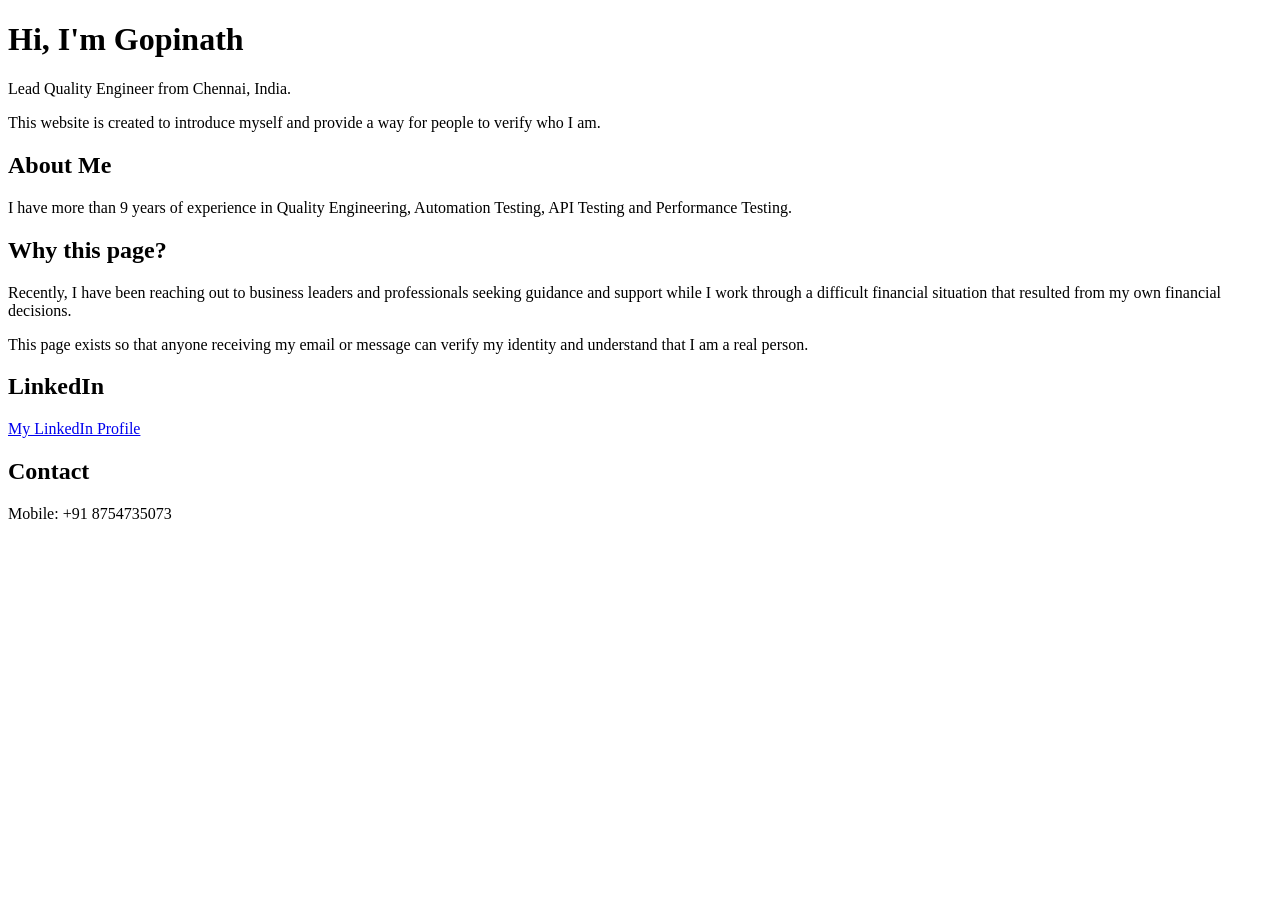
==== index.html @ 15754bc9 "my personal profile" ====
<!DOCTYPE html>
<html>
<head>
<title>Gopinath</title>
</head>

<body>

<h1>Hi, I'm Gopinath</h1>

<p>
Lead Quality Engineer from Chennai, India.
</p>

<p>
This website is created to introduce myself and provide a way for people to verify who I am.
</p>

<h2>About Me</h2>

<p>
I have more than 9 years of experience in Quality Engineering, Automation Testing, API Testing and Performance Testing.
</p>

<h2>Why this page?</h2>

<p>
Recently, I have been reaching out to business leaders and professionals seeking guidance and support while I work through a difficult financial situation that resulted from my own financial decisions.
</p>

<p>
This page exists so that anyone receiving my email or message can verify my identity and understand that I am a real person.
</p>

<h2>LinkedIn</h2>

<p>
<a href="https://www.linkedin.com/in/gopinath-p-12abbb17a">
My LinkedIn Profile
</a>
</p>

<h2>Contact</h2>

<p>
Mobile: +91 8754735073
</p>

</body>

</html>
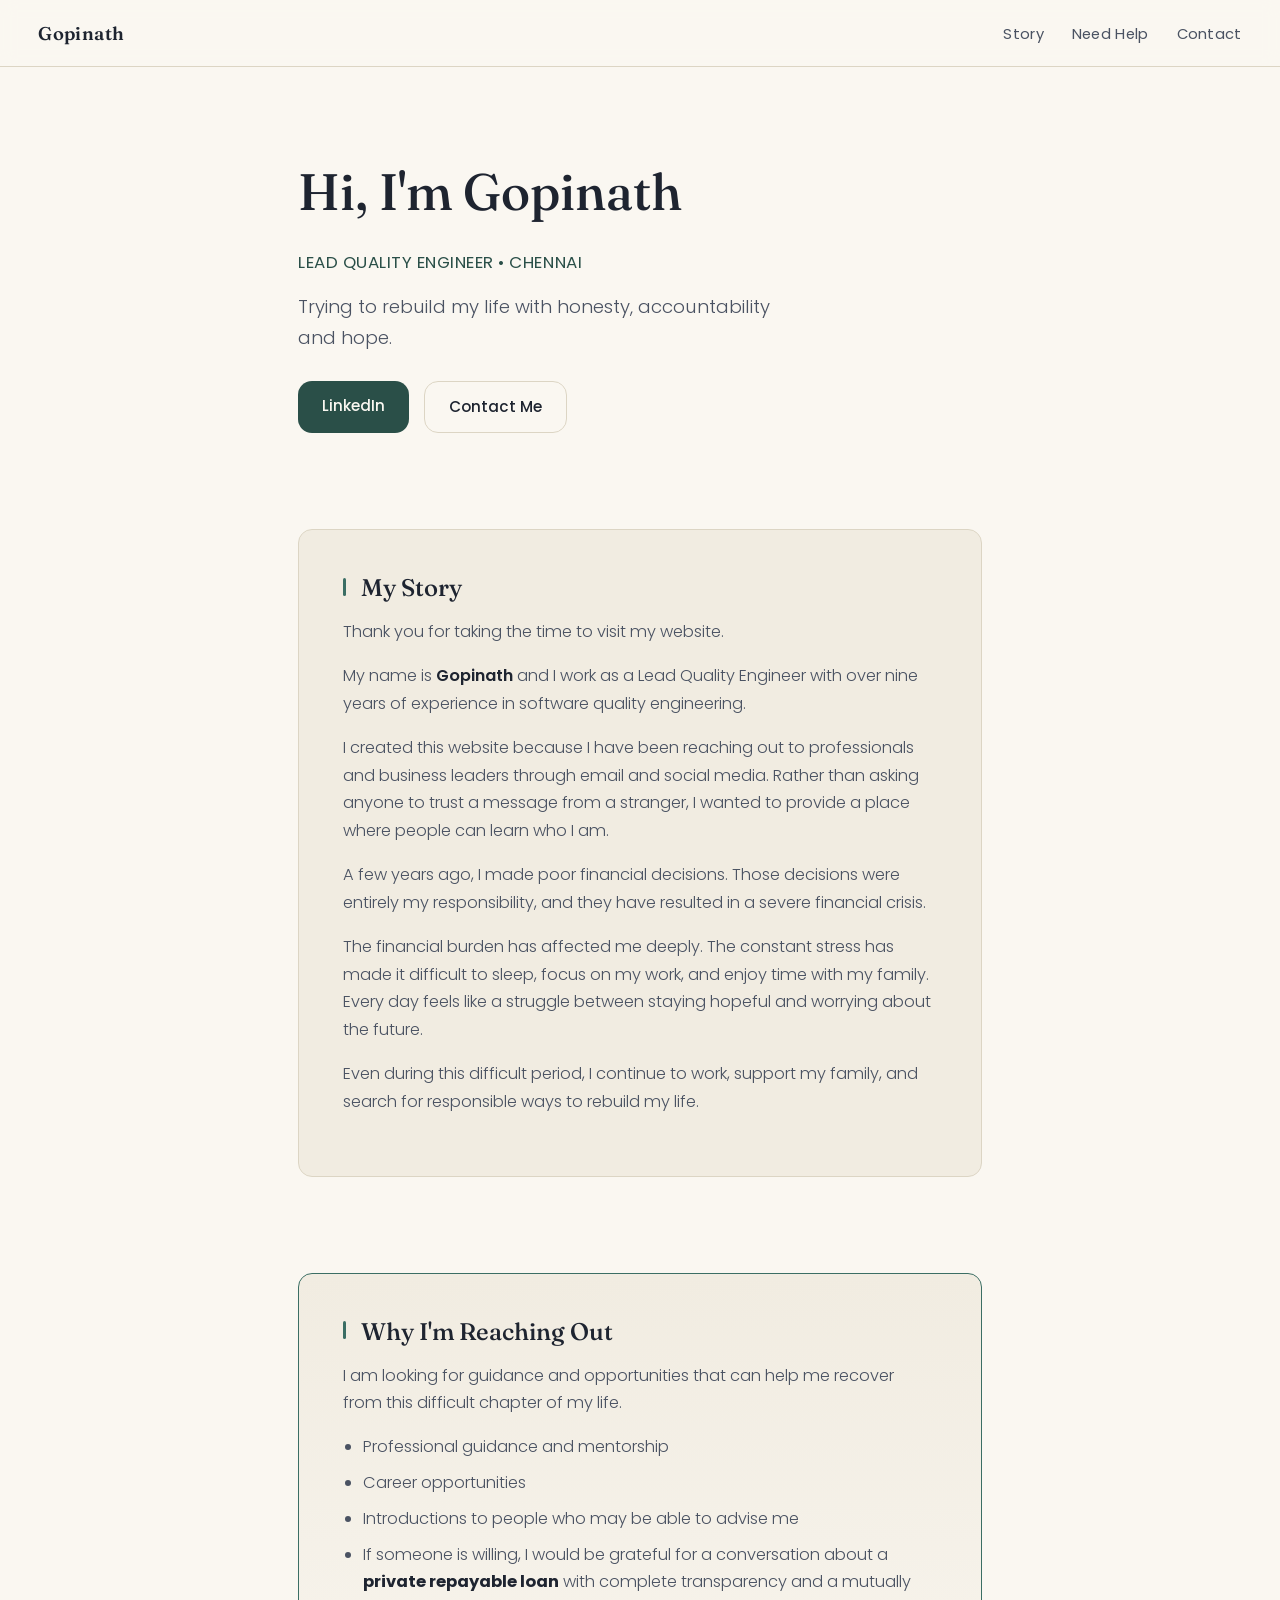
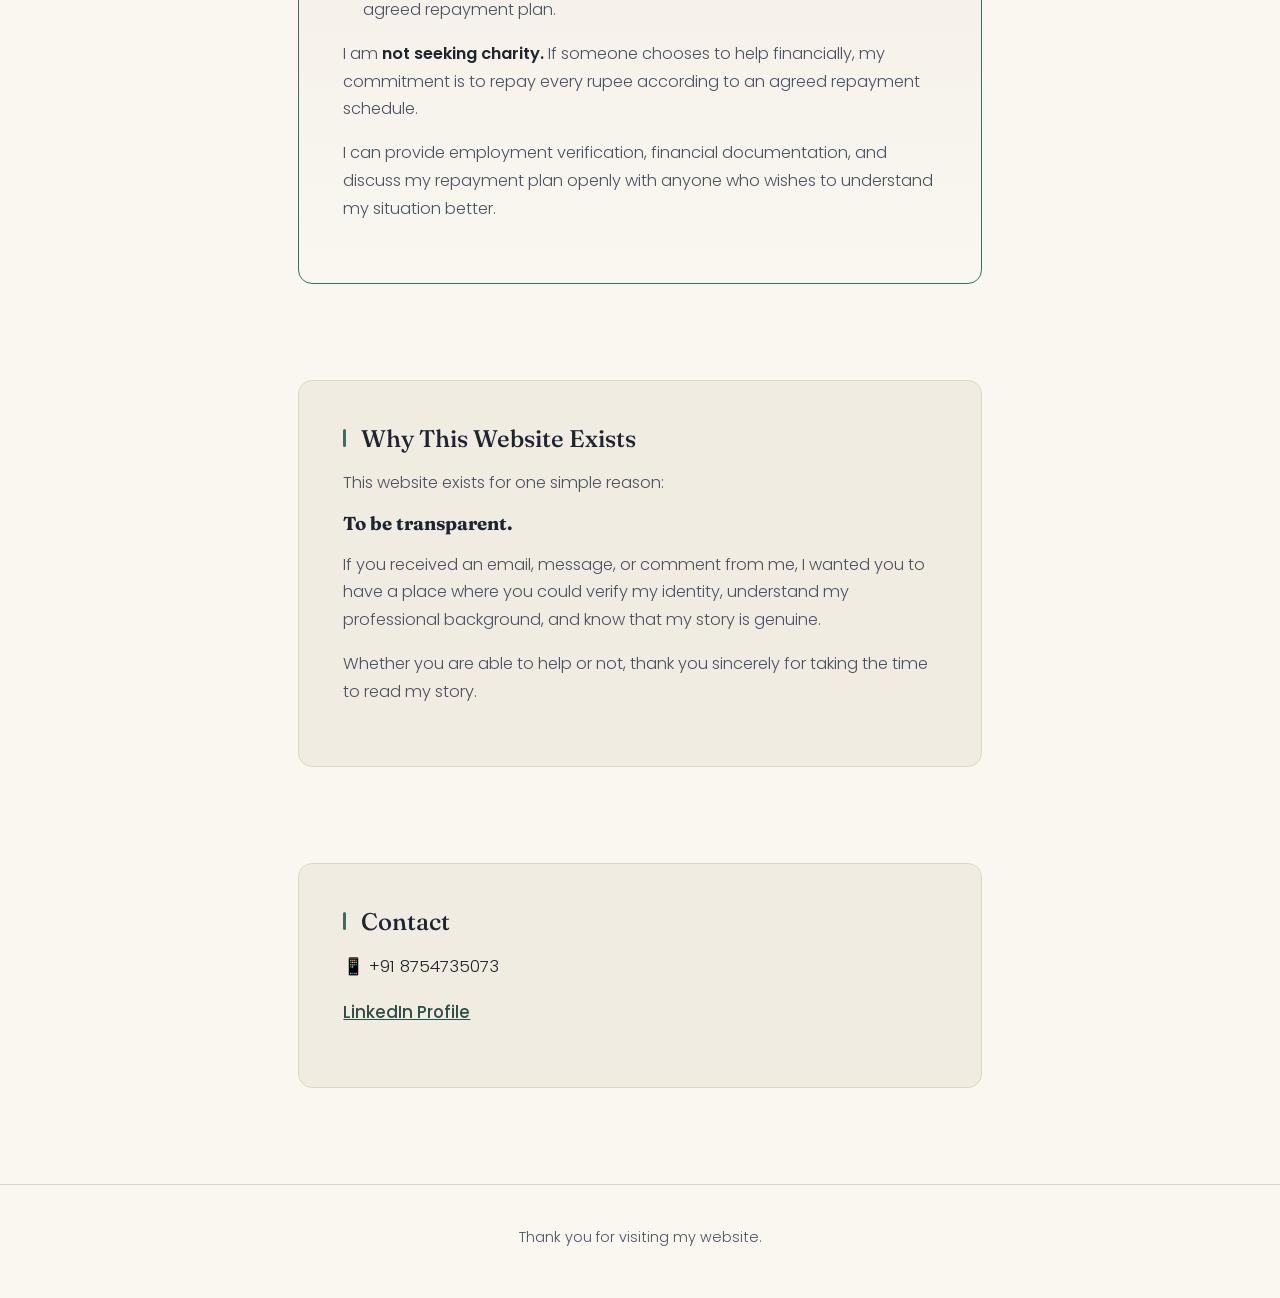
==== commit d8907366: "personal profile" ====
--- a/index.html
+++ b/index.html
@@ -1,51 +1,123 @@
 <!DOCTYPE html>
-<html>
+<html lang="en">
 <head>
-<title>Gopinath</title>
+<meta charset="UTF-8">
+<meta name="viewport" content="width=device-width, initial-scale=1">
+<meta name="description" content="Gopinath's personal story — a Lead Quality Engineer in Chennai, rebuilding with honesty and accountability.">
+<title>Gopinath | My Story</title>
+<link rel="preconnect" href="https://fonts.googleapis.com">
+<link rel="preconnect" href="https://fonts.gstatic.com" crossorigin>
+<link href="https://fonts.googleapis.com/css2?family=Poppins:wght@300;400;500;600;700&display=swap" rel="stylesheet">
+<link rel="stylesheet" href="style.css">
 </head>
-
 <body>
-
+<nav>
+<div class="logo">
+Gopinath
+</div>
+<ul>
+<li><a href="#story">Story</a></li>
+<li><a href="#reachout">Need Help</a></li>
+<li><a href="#contact">Contact</a></li>
+</ul>
+</nav>
+<header>
+<div class="hero">
 <h1>Hi, I'm Gopinath</h1>
-
+<h2>Lead Quality Engineer • Chennai</h2>
 <p>
-Lead Quality Engineer from Chennai, India.
+Trying to rebuild my life with honesty,
+accountability and hope.
 </p>
-
+<div class="buttons">
+<a href="https://www.linkedin.com/in/gopinath-p-12abbb17a" target="_blank">
+LinkedIn
+</a>
+<a href="#contact">
+Contact Me
+</a>
+</div>
+</div>
+</header>
+<section id="story">
+<div class="card">
+<h2>My Story</h2>
 <p>
-This website is created to introduce myself and provide a way for people to verify who I am.
+Thank you for taking the time to visit my website.
 </p>
-
-<h2>About Me</h2>
-
 <p>
-I have more than 9 years of experience in Quality Engineering, Automation Testing, API Testing and Performance Testing.
+My name is <strong>Gopinath</strong> and I work as a Lead Quality Engineer with over nine years of experience in software quality engineering.
 </p>
-
-<h2>Why this page?</h2>
-
 <p>
-Recently, I have been reaching out to business leaders and professionals seeking guidance and support while I work through a difficult financial situation that resulted from my own financial decisions.
+I created this website because I have been reaching out to professionals and business leaders through email and social media. Rather than asking anyone to trust a message from a stranger, I wanted to provide a place where people can learn who I am.
 </p>
-
 <p>
-This page exists so that anyone receiving my email or message can verify my identity and understand that I am a real person.
+A few years ago, I made poor financial decisions. Those decisions were entirely my responsibility, and they have resulted in a severe financial crisis.
 </p>
-
-<h2>LinkedIn</h2>
-
+<p>
+The financial burden has affected me deeply. The constant stress has made it difficult to sleep, focus on my work, and enjoy time with my family. Every day feels like a struggle between staying hopeful and worrying about the future.
+</p>
+<p>
+Even during this difficult period, I continue to work, support my family, and search for responsible ways to rebuild my life.
+</p>
+</div>
+</section>
+<section id="reachout">
+<div class="card">
+<h2>Why I'm Reaching Out</h2>
+<p>
+I am looking for guidance and opportunities that can help me recover from this difficult chapter of my life.
+</p>
+<ul>
+<li>Professional guidance and mentorship</li>
+<li>Career opportunities</li>
+<li>Introductions to people who may be able to advise me</li>
+<li>
+If someone is willing, I would be grateful for a conversation about a <strong>private repayable loan</strong> with complete transparency and a mutually agreed repayment plan.
+</li>
+</ul>
+<p>
+I am <strong>not seeking charity.</strong>
+If someone chooses to help financially, my commitment is to repay every rupee according to an agreed repayment schedule.
+</p>
+<p>
+I can provide employment verification, financial documentation, and discuss my repayment plan openly with anyone who wishes to understand my situation better.
+</p>
+</div>
+</section>
+<section>
+<div class="card">
+<h2>Why This Website Exists</h2>
+<p>
+This website exists for one simple reason:
+</p>
+<h3>
+To be transparent.
+</h3>
+<p>
+If you received an email, message, or comment from me, I wanted you to have a place where you could verify my identity, understand my professional background, and know that my story is genuine.
+</p>
+<p>
+Whether you are able to help or not, thank you sincerely for taking the time to read my story.
+</p>
+</div>
+</section>
+<section id="contact">
+<div class="card">
+<h2>Contact</h2>
+<p>
+📱 +91 8754735073
+</p>
 <p>
 <a href="https://www.linkedin.com/in/gopinath-p-12abbb17a">
-My LinkedIn Profile
+LinkedIn Profile
 </a>
 </p>
-
-<h2>Contact</h2>
-
-<p>
-Mobile: +91 8754735073
-</p>
-
+</div>
+</section>
+<footer>
+Thank you for visiting my website.
+</footer>
+<script src="script.js"></script>
 </body>
-
 </html>
--- a/style.css
+++ b/style.css
@@ -0,0 +1,253 @@
+@import url('https://fonts.googleapis.com/css2?family=Fraunces:opsz,wght@9..144,400;9..144,500;9..144,600&family=Poppins:wght@300;400;500;600;700&display=swap');
+
+:root {
+  --paper: #FAF7F1;
+  --paper-alt: #F1ECE1;
+  --ink: #1E2430;
+  --ink-soft: #4A5262;
+  --teal: #3B6E64;
+  --teal-deep: #2A4F48;
+  --line: #DCD5C4;
+  --radius: 14px;
+  --max: 760px;
+  --space: clamp(1.25rem, 3vw, 2.5rem);
+}
+
+* { box-sizing: border-box; }
+
+html { scroll-behavior: smooth; }
+
+@media (prefers-reduced-motion: reduce) {
+  html { scroll-behavior: auto; }
+  * { animation: none !important; transition: none !important; }
+}
+
+body {
+  margin: 0;
+  background: var(--paper);
+  color: var(--ink);
+  font-family: 'Poppins', sans-serif;
+  font-weight: 300;
+  line-height: 1.7;
+  -webkit-font-smoothing: antialiased;
+}
+
+h1, h2, h3 {
+  font-family: 'Fraunces', serif;
+  color: var(--ink);
+  margin: 0 0 0.6em 0;
+  line-height: 1.15;
+}
+
+h1 { font-weight: 500; }
+h2 { font-weight: 500; }
+
+a {
+  color: var(--teal-deep);
+}
+
+/* ---------- Nav ---------- */
+nav {
+  position: sticky;
+  top: 0;
+  z-index: 10;
+  display: flex;
+  justify-content: space-between;
+  align-items: center;
+  padding: 1.1rem var(--space);
+  background: rgba(250, 247, 241, 0.88);
+  backdrop-filter: blur(8px);
+  border-bottom: 1px solid var(--line);
+}
+
+nav .logo {
+  font-family: 'Fraunces', serif;
+  font-weight: 600;
+  font-size: 1.15rem;
+  letter-spacing: 0.02em;
+}
+
+nav ul {
+  list-style: none;
+  display: flex;
+  gap: 1.75rem;
+  margin: 0;
+  padding: 0;
+}
+
+nav a {
+  text-decoration: none;
+  color: var(--ink-soft);
+  font-size: 0.92rem;
+  font-weight: 400;
+  letter-spacing: 0.02em;
+  transition: color 0.2s ease;
+  border-bottom: 1px solid transparent;
+  padding-bottom: 2px;
+}
+
+nav a:hover,
+nav a:focus-visible {
+  color: var(--teal-deep);
+  border-bottom-color: var(--teal-deep);
+}
+
+/* ---------- Hero ---------- */
+header {
+  padding: clamp(3.5rem, 10vw, 6rem) var(--space) clamp(2.5rem, 6vw, 4rem);
+  max-width: var(--max);
+  margin: 0 auto;
+}
+
+.hero h1 {
+  font-size: clamp(2.2rem, 5vw, 3.2rem);
+  opacity: 0;
+  animation: rise 0.7s ease forwards;
+}
+
+.hero h2 {
+  font-size: 1.05rem;
+  font-weight: 400;
+  font-family: 'Poppins', sans-serif;
+  color: var(--teal-deep);
+  letter-spacing: 0.03em;
+  text-transform: uppercase;
+  opacity: 0;
+  animation: rise 0.7s ease 0.1s forwards;
+}
+
+.hero p {
+  font-size: 1.15rem;
+  color: var(--ink-soft);
+  max-width: 46ch;
+  opacity: 0;
+  animation: rise 0.7s ease 0.2s forwards;
+}
+
+@keyframes rise {
+  from { opacity: 0; transform: translateY(10px); }
+  to { opacity: 1; transform: translateY(0); }
+}
+
+.buttons {
+  display: flex;
+  gap: 0.9rem;
+  margin-top: 1.75rem;
+  flex-wrap: wrap;
+  opacity: 0;
+  animation: rise 0.7s ease 0.3s forwards;
+}
+
+.buttons a {
+  text-decoration: none;
+  padding: 0.75rem 1.5rem;
+  border-radius: var(--radius);
+  font-size: 0.95rem;
+  font-weight: 500;
+  transition: transform 0.2s ease, background 0.2s ease, color 0.2s ease;
+}
+
+.buttons a:first-child {
+  background: var(--teal-deep);
+  color: var(--paper);
+}
+
+.buttons a:first-child:hover { background: var(--teal); transform: translateY(-2px); }
+
+.buttons a:last-child {
+  background: transparent;
+  color: var(--ink);
+  border: 1px solid var(--line);
+}
+
+.buttons a:last-child:hover {
+  border-color: var(--teal-deep);
+  color: var(--teal-deep);
+  transform: translateY(-2px);
+}
+
+/* ---------- Sections / Cards ---------- */
+section {
+  padding: clamp(1rem, 4vw, 2rem) var(--space);
+  max-width: var(--max);
+  margin: 0 auto;
+}
+
+.card {
+  background: var(--paper-alt);
+  border: 1px solid var(--line);
+  border-radius: var(--radius);
+  padding: clamp(1.75rem, 5vw, 2.75rem);
+  margin-bottom: 2rem;
+  opacity: 0;
+  transform: translateY(16px);
+  transition: opacity 0.6s ease, transform 0.6s ease;
+}
+
+.card.in-view {
+  opacity: 1;
+  transform: translateY(0);
+}
+
+.card h2 {
+  font-size: 1.5rem;
+  position: relative;
+  padding-left: 1.1rem;
+}
+
+.card h2::before {
+  content: "";
+  position: absolute;
+  left: 0;
+  top: 0.15em;
+  bottom: 0.25em;
+  width: 3px;
+  background: var(--teal);
+  border-radius: 2px;
+}
+
+.card p { color: var(--ink-soft); font-size: 1.02rem; }
+.card p strong { color: var(--ink); font-weight: 600; }
+
+.card ul {
+  color: var(--ink-soft);
+  padding-left: 1.2rem;
+  font-size: 1.02rem;
+}
+
+.card li { margin-bottom: 0.5rem; }
+
+.card li strong { color: var(--ink); }
+
+#reachout .card {
+  border-color: var(--teal);
+  background: linear-gradient(180deg, var(--paper-alt), var(--paper));
+}
+
+#contact .card p {
+  font-size: 1.05rem;
+  color: var(--ink);
+}
+
+#contact .card a { font-weight: 500; }
+
+footer {
+  text-align: center;
+  padding: 2.5rem var(--space) 3rem;
+  color: var(--ink-soft);
+  font-size: 0.9rem;
+  border-top: 1px solid var(--line);
+  margin-top: 2rem;
+}
+
+/* ---------- Responsive ---------- */
+@media (max-width: 600px) {
+  nav ul { gap: 1rem; }
+  nav .logo { font-size: 1rem; }
+}
+
+/* ---------- Focus visibility ---------- */
+a:focus-visible, button:focus-visible {
+  outline: 2px solid var(--teal-deep);
+  outline-offset: 2px;
+}
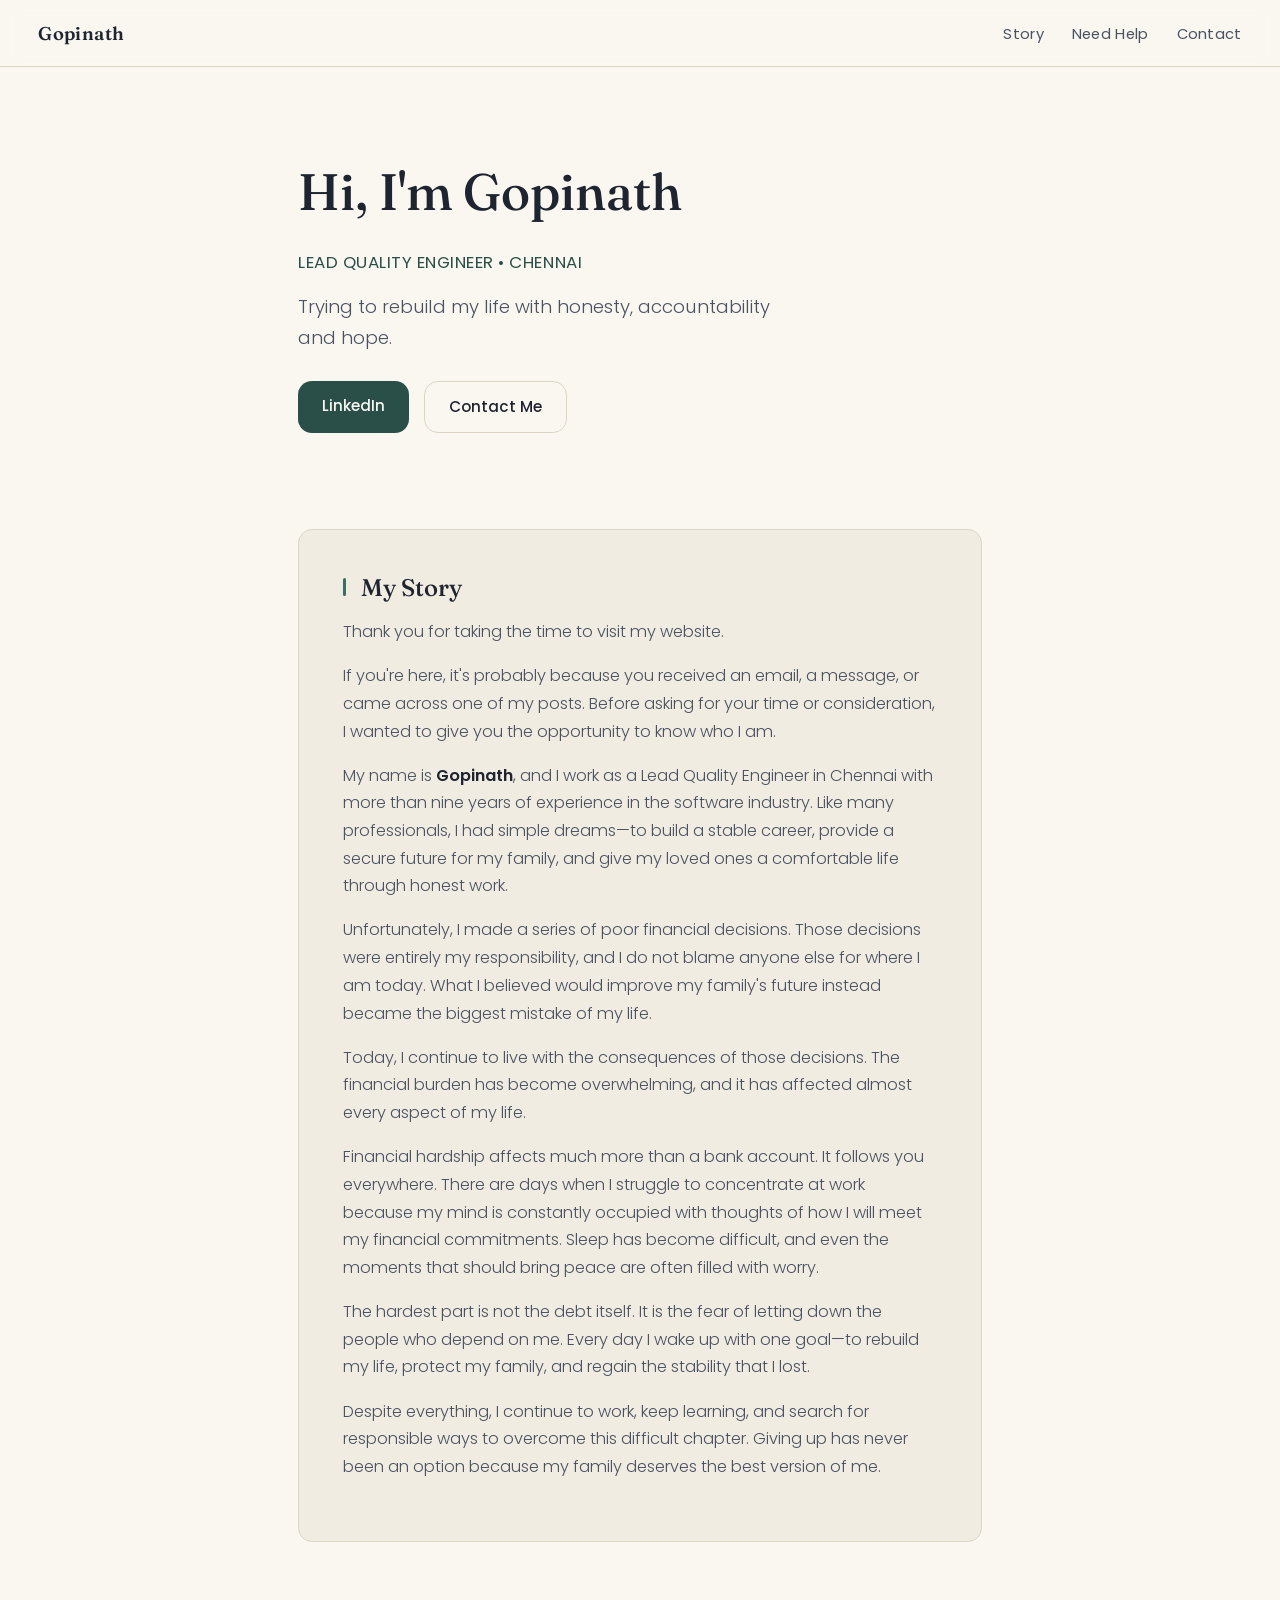
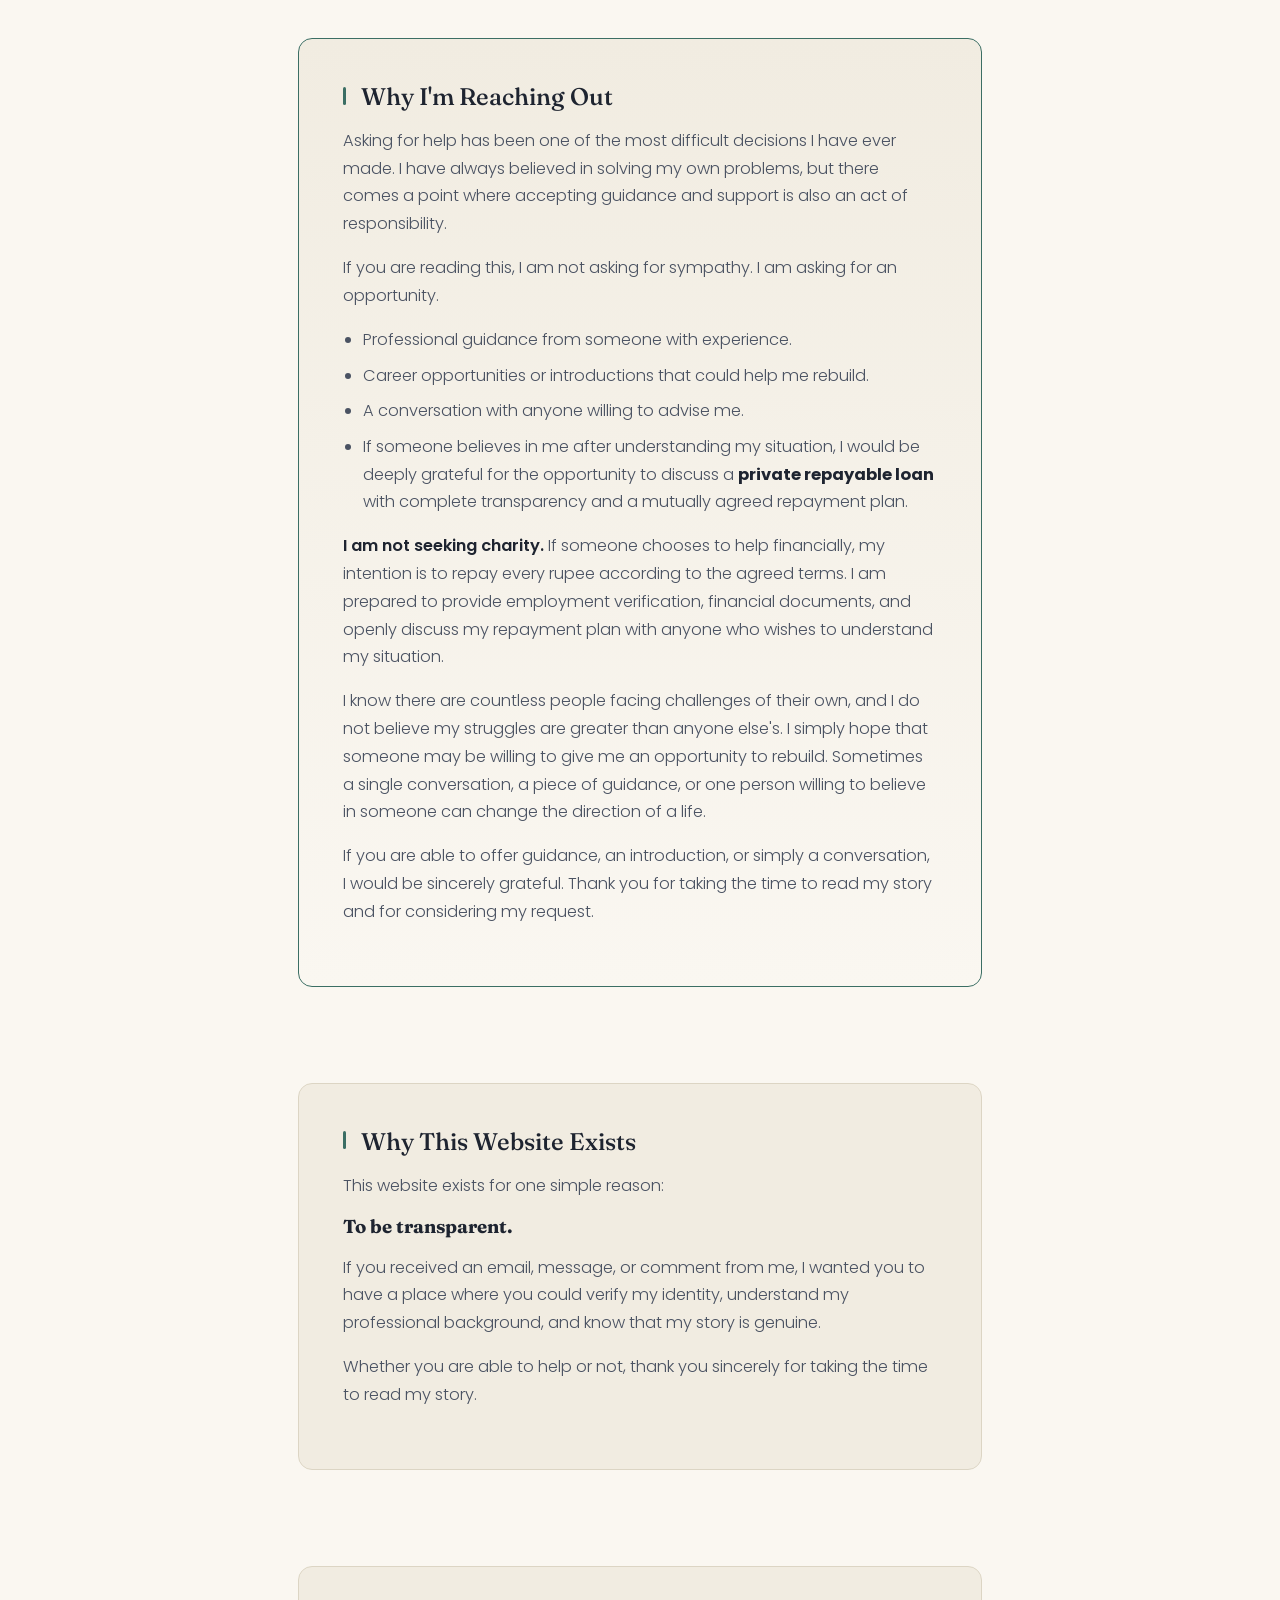
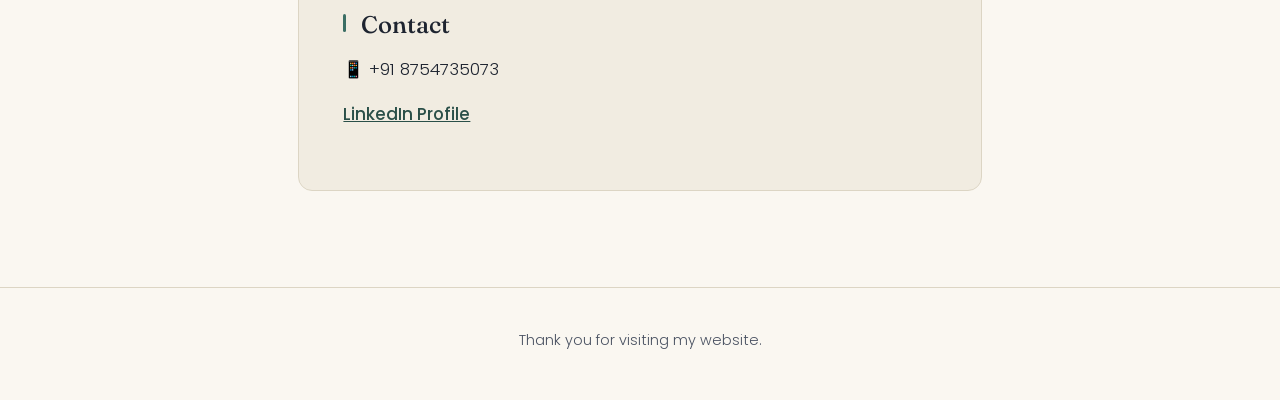
==== commit f1f7464b: "Rename index (1).html to index.html" ====
--- a/index.html
+++ b/index.html
@@ -46,19 +46,25 @@
 Thank you for taking the time to visit my website.
 </p>
 <p>
-My name is <strong>Gopinath</strong> and I work as a Lead Quality Engineer with over nine years of experience in software quality engineering.
+If you're here, it's probably because you received an email, a message, or came across one of my posts. Before asking for your time or consideration, I wanted to give you the opportunity to know who I am.
 </p>
 <p>
-I created this website because I have been reaching out to professionals and business leaders through email and social media. Rather than asking anyone to trust a message from a stranger, I wanted to provide a place where people can learn who I am.
+My name is <strong>Gopinath</strong>, and I work as a Lead Quality Engineer in Chennai with more than nine years of experience in the software industry. Like many professionals, I had simple dreams—to build a stable career, provide a secure future for my family, and give my loved ones a comfortable life through honest work.
 </p>
 <p>
-A few years ago, I made poor financial decisions. Those decisions were entirely my responsibility, and they have resulted in a severe financial crisis.
+Unfortunately, I made a series of poor financial decisions. Those decisions were entirely my responsibility, and I do not blame anyone else for where I am today. What I believed would improve my family's future instead became the biggest mistake of my life.
 </p>
 <p>
-The financial burden has affected me deeply. The constant stress has made it difficult to sleep, focus on my work, and enjoy time with my family. Every day feels like a struggle between staying hopeful and worrying about the future.
+Today, I continue to live with the consequences of those decisions. The financial burden has become overwhelming, and it has affected almost every aspect of my life.
 </p>
 <p>
-Even during this difficult period, I continue to work, support my family, and search for responsible ways to rebuild my life.
+Financial hardship affects much more than a bank account. It follows you everywhere. There are days when I struggle to concentrate at work because my mind is constantly occupied with thoughts of how I will meet my financial commitments. Sleep has become difficult, and even the moments that should bring peace are often filled with worry.
+</p>
+<p>
+The hardest part is not the debt itself. It is the fear of letting down the people who depend on me. Every day I wake up with one goal—to rebuild my life, protect my family, and regain the stability that I lost.
+</p>
+<p>
+Despite everything, I continue to work, keep learning, and search for responsible ways to overcome this difficult chapter. Giving up has never been an option because my family deserves the best version of me.
 </p>
 </div>
 </section>
@@ -66,22 +72,27 @@
 <div class="card">
 <h2>Why I'm Reaching Out</h2>
 <p>
-I am looking for guidance and opportunities that can help me recover from this difficult chapter of my life.
+Asking for help has been one of the most difficult decisions I have ever made. I have always believed in solving my own problems, but there comes a point where accepting guidance and support is also an act of responsibility.
+</p>
+<p>
+If you are reading this, I am not asking for sympathy. I am asking for an opportunity.
 </p>
 <ul>
-<li>Professional guidance and mentorship</li>
-<li>Career opportunities</li>
-<li>Introductions to people who may be able to advise me</li>
+<li>Professional guidance from someone with experience.</li>
+<li>Career opportunities or introductions that could help me rebuild.</li>
+<li>A conversation with anyone willing to advise me.</li>
 <li>
-If someone is willing, I would be grateful for a conversation about a <strong>private repayable loan</strong> with complete transparency and a mutually agreed repayment plan.
+If someone believes in me after understanding my situation, I would be deeply grateful for the opportunity to discuss a <strong>private repayable loan</strong> with complete transparency and a mutually agreed repayment plan.
 </li>
 </ul>
 <p>
-I am <strong>not seeking charity.</strong>
-If someone chooses to help financially, my commitment is to repay every rupee according to an agreed repayment schedule.
+<strong>I am not seeking charity.</strong> If someone chooses to help financially, my intention is to repay every rupee according to the agreed terms. I am prepared to provide employment verification, financial documents, and openly discuss my repayment plan with anyone who wishes to understand my situation.
 </p>
 <p>
-I can provide employment verification, financial documentation, and discuss my repayment plan openly with anyone who wishes to understand my situation better.
+I know there are countless people facing challenges of their own, and I do not believe my struggles are greater than anyone else's. I simply hope that someone may be willing to give me an opportunity to rebuild. Sometimes a single conversation, a piece of guidance, or one person willing to believe in someone can change the direction of a life.
+</p>
+<p>
+If you are able to offer guidance, an introduction, or simply a conversation, I would be sincerely grateful. Thank you for taking the time to read my story and for considering my request.
 </p>
 </div>
 </section>
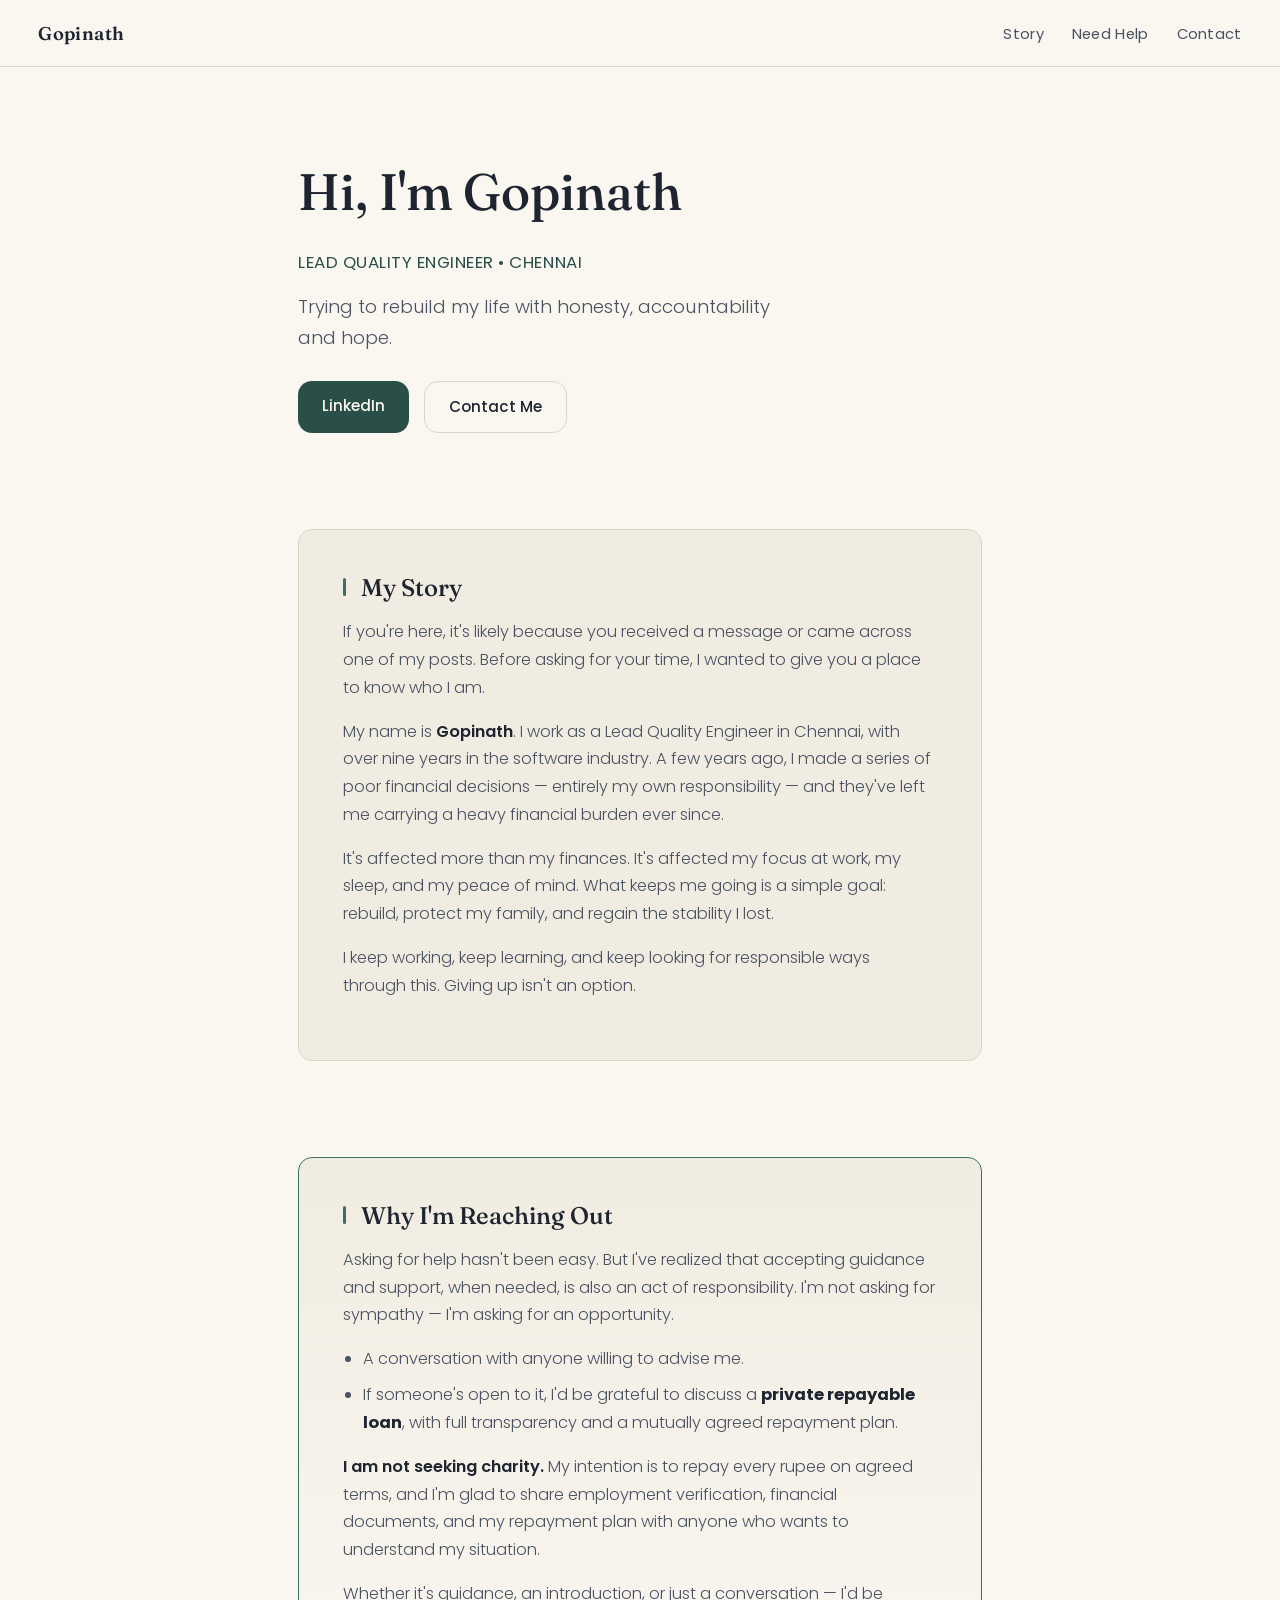
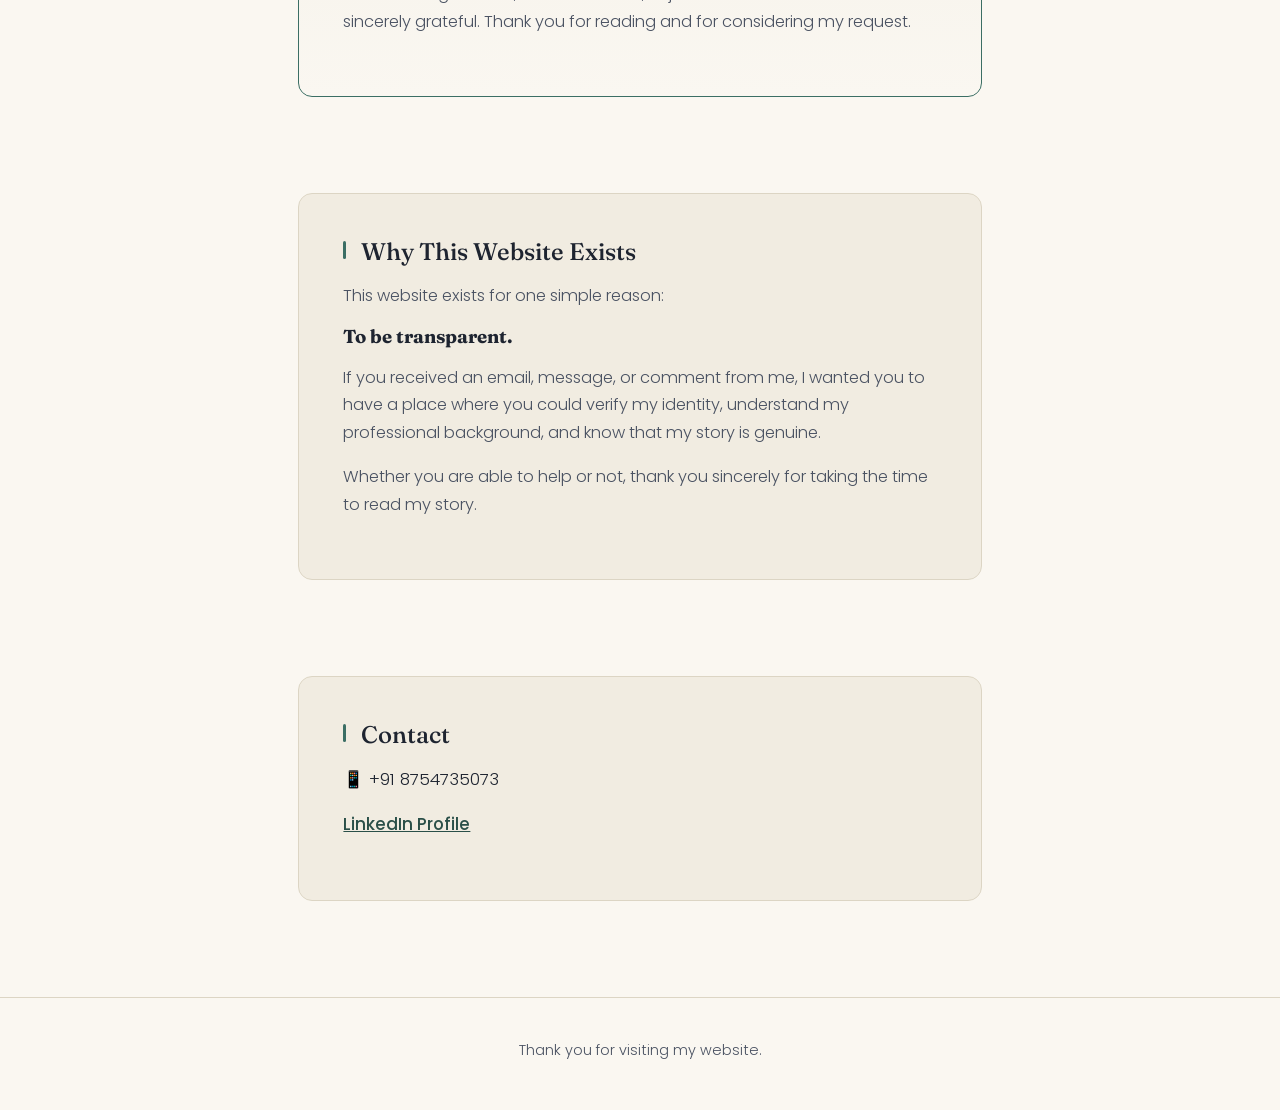
==== commit 1ba38fa7: "Update index.html" ====
--- a/index.html
+++ b/index.html
@@ -43,28 +43,16 @@
 <div class="card">
 <h2>My Story</h2>
 <p>
-Thank you for taking the time to visit my website.
+If you're here, it's likely because you received a message or came across one of my posts. Before asking for your time, I wanted to give you a place to know who I am.
 </p>
 <p>
-If you're here, it's probably because you received an email, a message, or came across one of my posts. Before asking for your time or consideration, I wanted to give you the opportunity to know who I am.
+My name is <strong>Gopinath</strong>. I work as a Lead Quality Engineer in Chennai, with over nine years in the software industry. A few years ago, I made a series of poor financial decisions — entirely my own responsibility — and they've left me carrying a heavy financial burden ever since.
 </p>
 <p>
-My name is <strong>Gopinath</strong>, and I work as a Lead Quality Engineer in Chennai with more than nine years of experience in the software industry. Like many professionals, I had simple dreams—to build a stable career, provide a secure future for my family, and give my loved ones a comfortable life through honest work.
+It's affected more than my finances. It's affected my focus at work, my sleep, and my peace of mind. What keeps me going is a simple goal: rebuild, protect my family, and regain the stability I lost.
 </p>
 <p>
-Unfortunately, I made a series of poor financial decisions. Those decisions were entirely my responsibility, and I do not blame anyone else for where I am today. What I believed would improve my family's future instead became the biggest mistake of my life.
-</p>
-<p>
-Today, I continue to live with the consequences of those decisions. The financial burden has become overwhelming, and it has affected almost every aspect of my life.
-</p>
-<p>
-Financial hardship affects much more than a bank account. It follows you everywhere. There are days when I struggle to concentrate at work because my mind is constantly occupied with thoughts of how I will meet my financial commitments. Sleep has become difficult, and even the moments that should bring peace are often filled with worry.
-</p>
-<p>
-The hardest part is not the debt itself. It is the fear of letting down the people who depend on me. Every day I wake up with one goal—to rebuild my life, protect my family, and regain the stability that I lost.
-</p>
-<p>
-Despite everything, I continue to work, keep learning, and search for responsible ways to overcome this difficult chapter. Giving up has never been an option because my family deserves the best version of me.
+I keep working, keep learning, and keep looking for responsible ways through this. Giving up isn't an option.
 </p>
 </div>
 </section>
@@ -72,27 +60,19 @@
 <div class="card">
 <h2>Why I'm Reaching Out</h2>
 <p>
-Asking for help has been one of the most difficult decisions I have ever made. I have always believed in solving my own problems, but there comes a point where accepting guidance and support is also an act of responsibility.
-</p>
-<p>
-If you are reading this, I am not asking for sympathy. I am asking for an opportunity.
+Asking for help hasn't been easy. But I've realized that accepting guidance and support, when needed, is also an act of responsibility. I'm not asking for sympathy — I'm asking for an opportunity.
 </p>
 <ul>
-<li>Professional guidance from someone with experience.</li>
-<li>Career opportunities or introductions that could help me rebuild.</li>
 <li>A conversation with anyone willing to advise me.</li>
 <li>
-If someone believes in me after understanding my situation, I would be deeply grateful for the opportunity to discuss a <strong>private repayable loan</strong> with complete transparency and a mutually agreed repayment plan.
+If someone's open to it, I'd be grateful to discuss a <strong>private repayable loan</strong>, with full transparency and a mutually agreed repayment plan.
 </li>
 </ul>
 <p>
-<strong>I am not seeking charity.</strong> If someone chooses to help financially, my intention is to repay every rupee according to the agreed terms. I am prepared to provide employment verification, financial documents, and openly discuss my repayment plan with anyone who wishes to understand my situation.
+<strong>I am not seeking charity.</strong> My intention is to repay every rupee on agreed terms, and I'm glad to share employment verification, financial documents, and my repayment plan with anyone who wants to understand my situation.
 </p>
 <p>
-I know there are countless people facing challenges of their own, and I do not believe my struggles are greater than anyone else's. I simply hope that someone may be willing to give me an opportunity to rebuild. Sometimes a single conversation, a piece of guidance, or one person willing to believe in someone can change the direction of a life.
-</p>
-<p>
-If you are able to offer guidance, an introduction, or simply a conversation, I would be sincerely grateful. Thank you for taking the time to read my story and for considering my request.
+Whether it's guidance, an introduction, or just a conversation — I'd be sincerely grateful. Thank you for reading and for considering my request.
 </p>
 </div>
 </section>
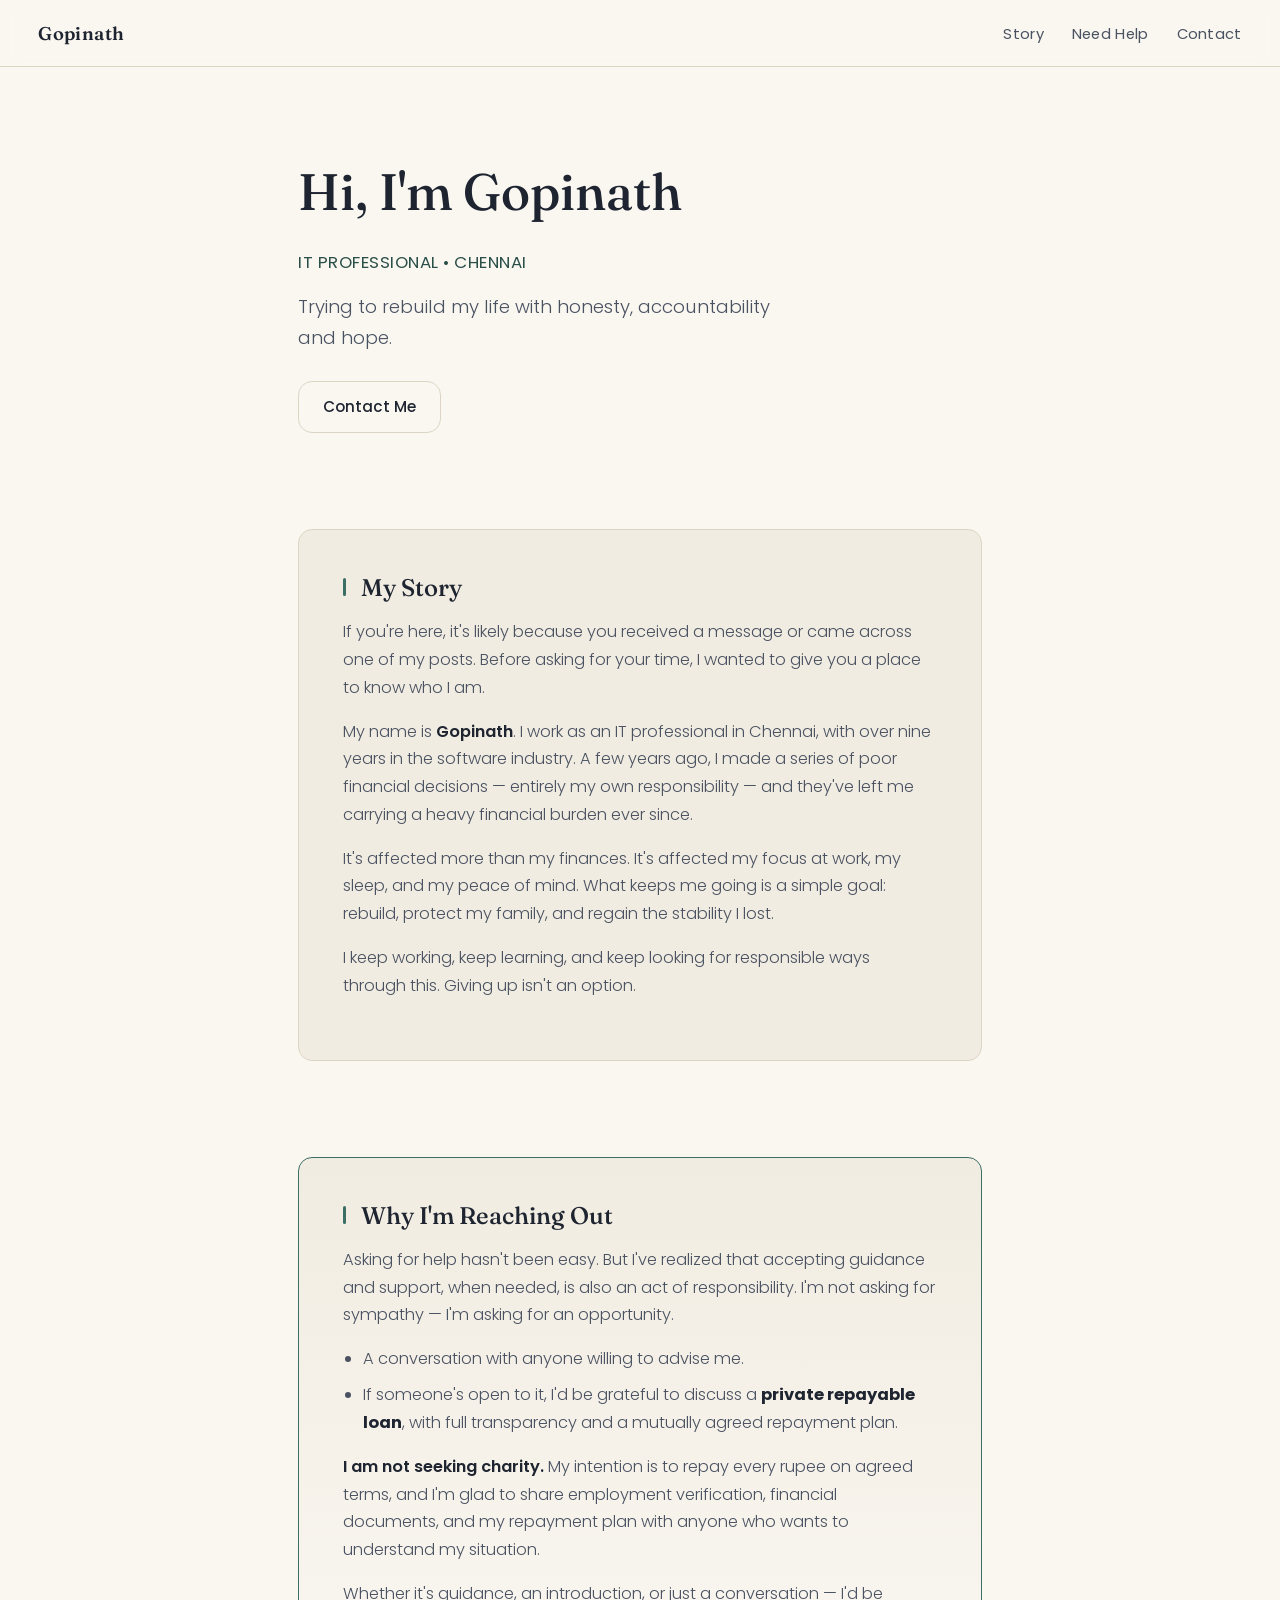
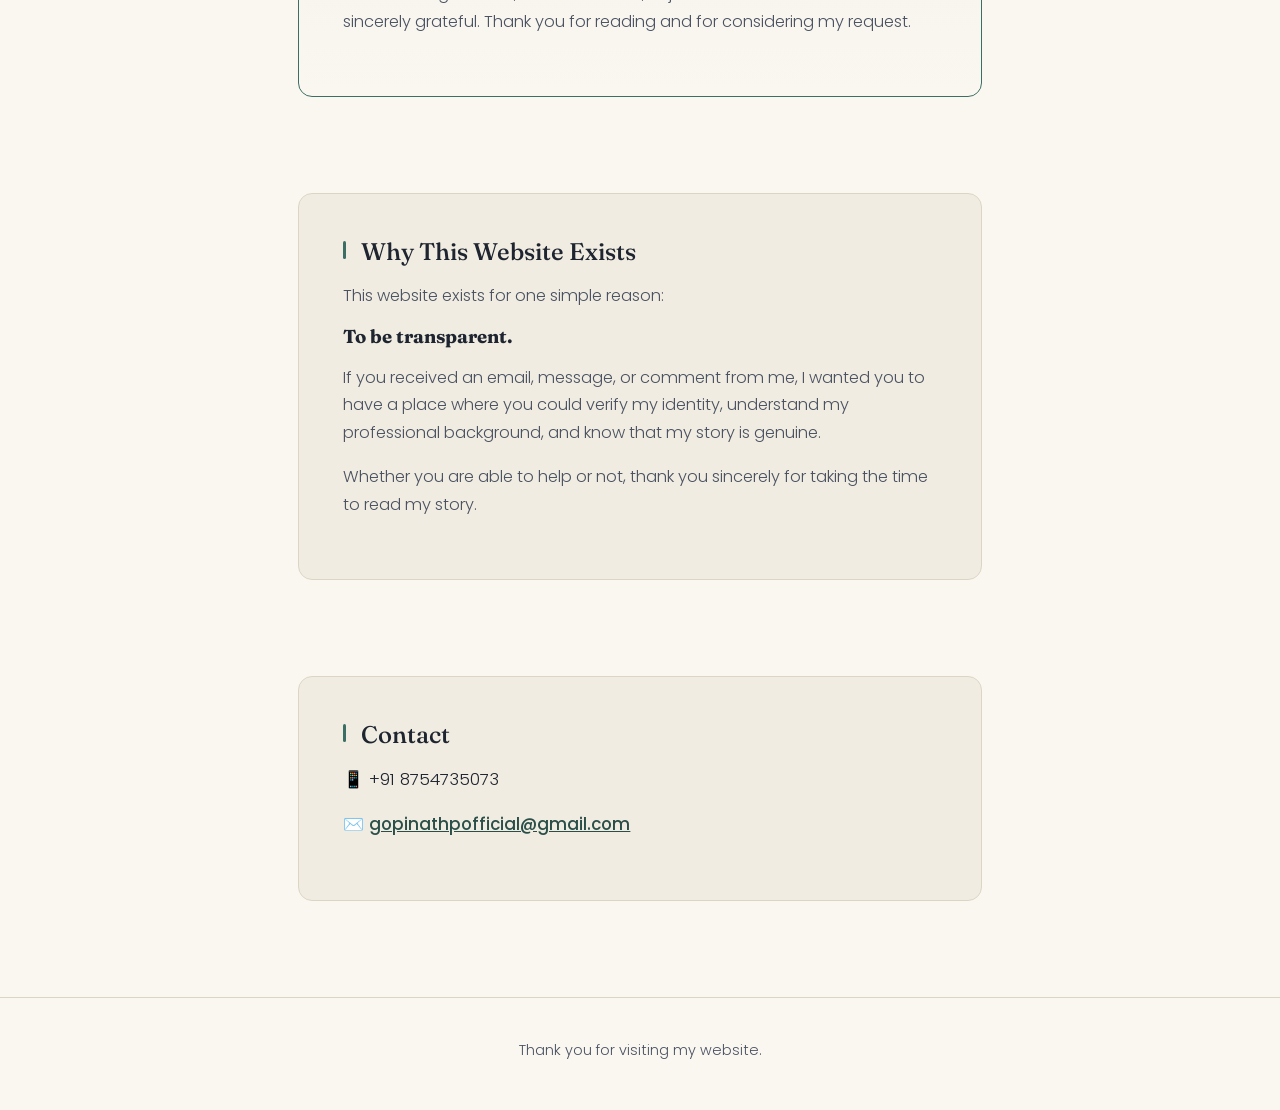
==== commit 8becc3d0: "Update job title and contact information in index.html" ====
--- a/index.html
+++ b/index.html
@@ -24,15 +24,12 @@
 <header>
 <div class="hero">
 <h1>Hi, I'm Gopinath</h1>
-<h2>Lead Quality Engineer • Chennai</h2>
+<h2>IT Professional • Chennai</h2>
 <p>
 Trying to rebuild my life with honesty,
 accountability and hope.
 </p>
 <div class="buttons">
-<a href="https://www.linkedin.com/in/gopinath-p-12abbb17a" target="_blank">
-LinkedIn
-</a>
 <a href="#contact">
 Contact Me
 </a>
@@ -46,7 +43,7 @@
 If you're here, it's likely because you received a message or came across one of my posts. Before asking for your time, I wanted to give you a place to know who I am.
 </p>
 <p>
-My name is <strong>Gopinath</strong>. I work as a Lead Quality Engineer in Chennai, with over nine years in the software industry. A few years ago, I made a series of poor financial decisions — entirely my own responsibility — and they've left me carrying a heavy financial burden ever since.
+My name is <strong>Gopinath</strong>. I work as an IT professional in Chennai, with over nine years in the software industry. A few years ago, I made a series of poor financial decisions — entirely my own responsibility — and they've left me carrying a heavy financial burden ever since.
 </p>
 <p>
 It's affected more than my finances. It's affected my focus at work, my sleep, and my peace of mind. What keeps me going is a simple goal: rebuild, protect my family, and regain the stability I lost.
@@ -100,9 +97,7 @@
 📱 +91 8754735073
 </p>
 <p>
-<a href="https://www.linkedin.com/in/gopinath-p-12abbb17a">
-LinkedIn Profile
-</a>
+✉️ <a href="mailto:gopinathpofficial@gmail.com">gopinathpofficial@gmail.com</a>
 </p>
 </div>
 </section>
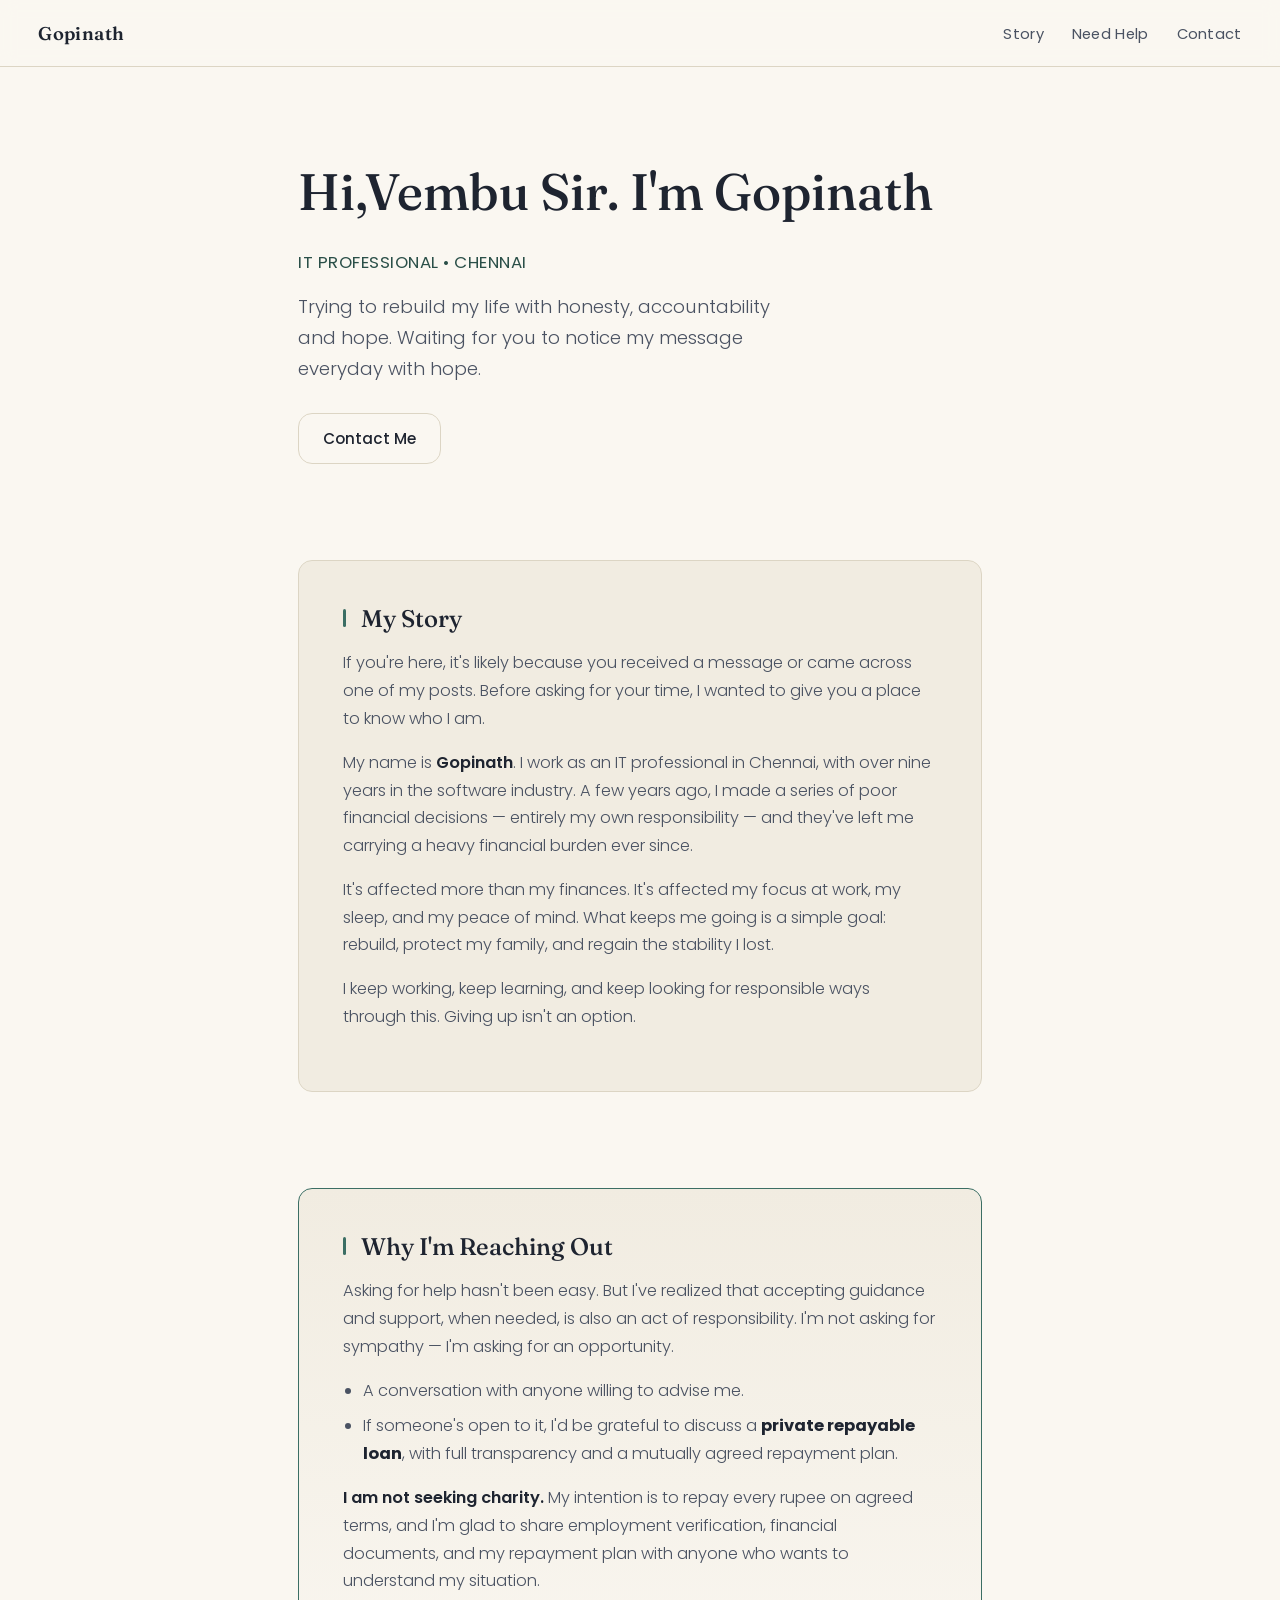
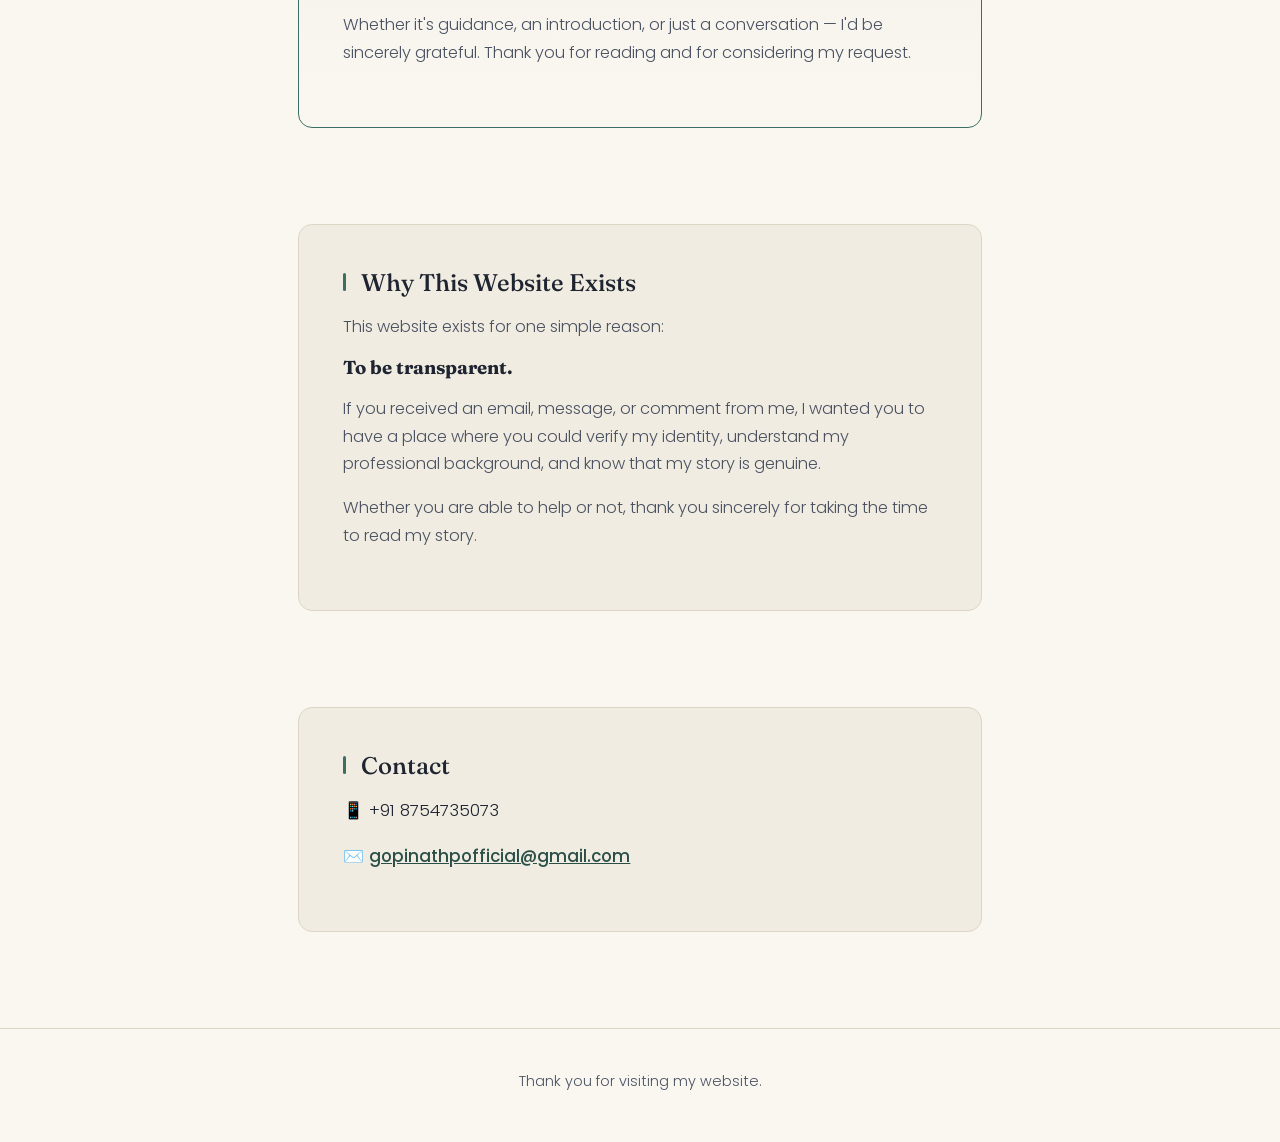
==== commit 175fe2ae: "Revise greeting and expand personal message Updated greeting and added a message about waiting for n" ====
--- a/index.html
+++ b/index.html
@@ -23,11 +23,11 @@
 </nav>
 <header>
 <div class="hero">
-<h1>Hi, I'm Gopinath</h1>
+<h1>Hi,Vembu Sir. I'm Gopinath</h1>
 <h2>IT Professional • Chennai</h2>
 <p>
 Trying to rebuild my life with honesty,
-accountability and hope.
+accountability and hope. Waiting for you to notice my message everyday with hope.
 </p>
 <div class="buttons">
 <a href="#contact">
